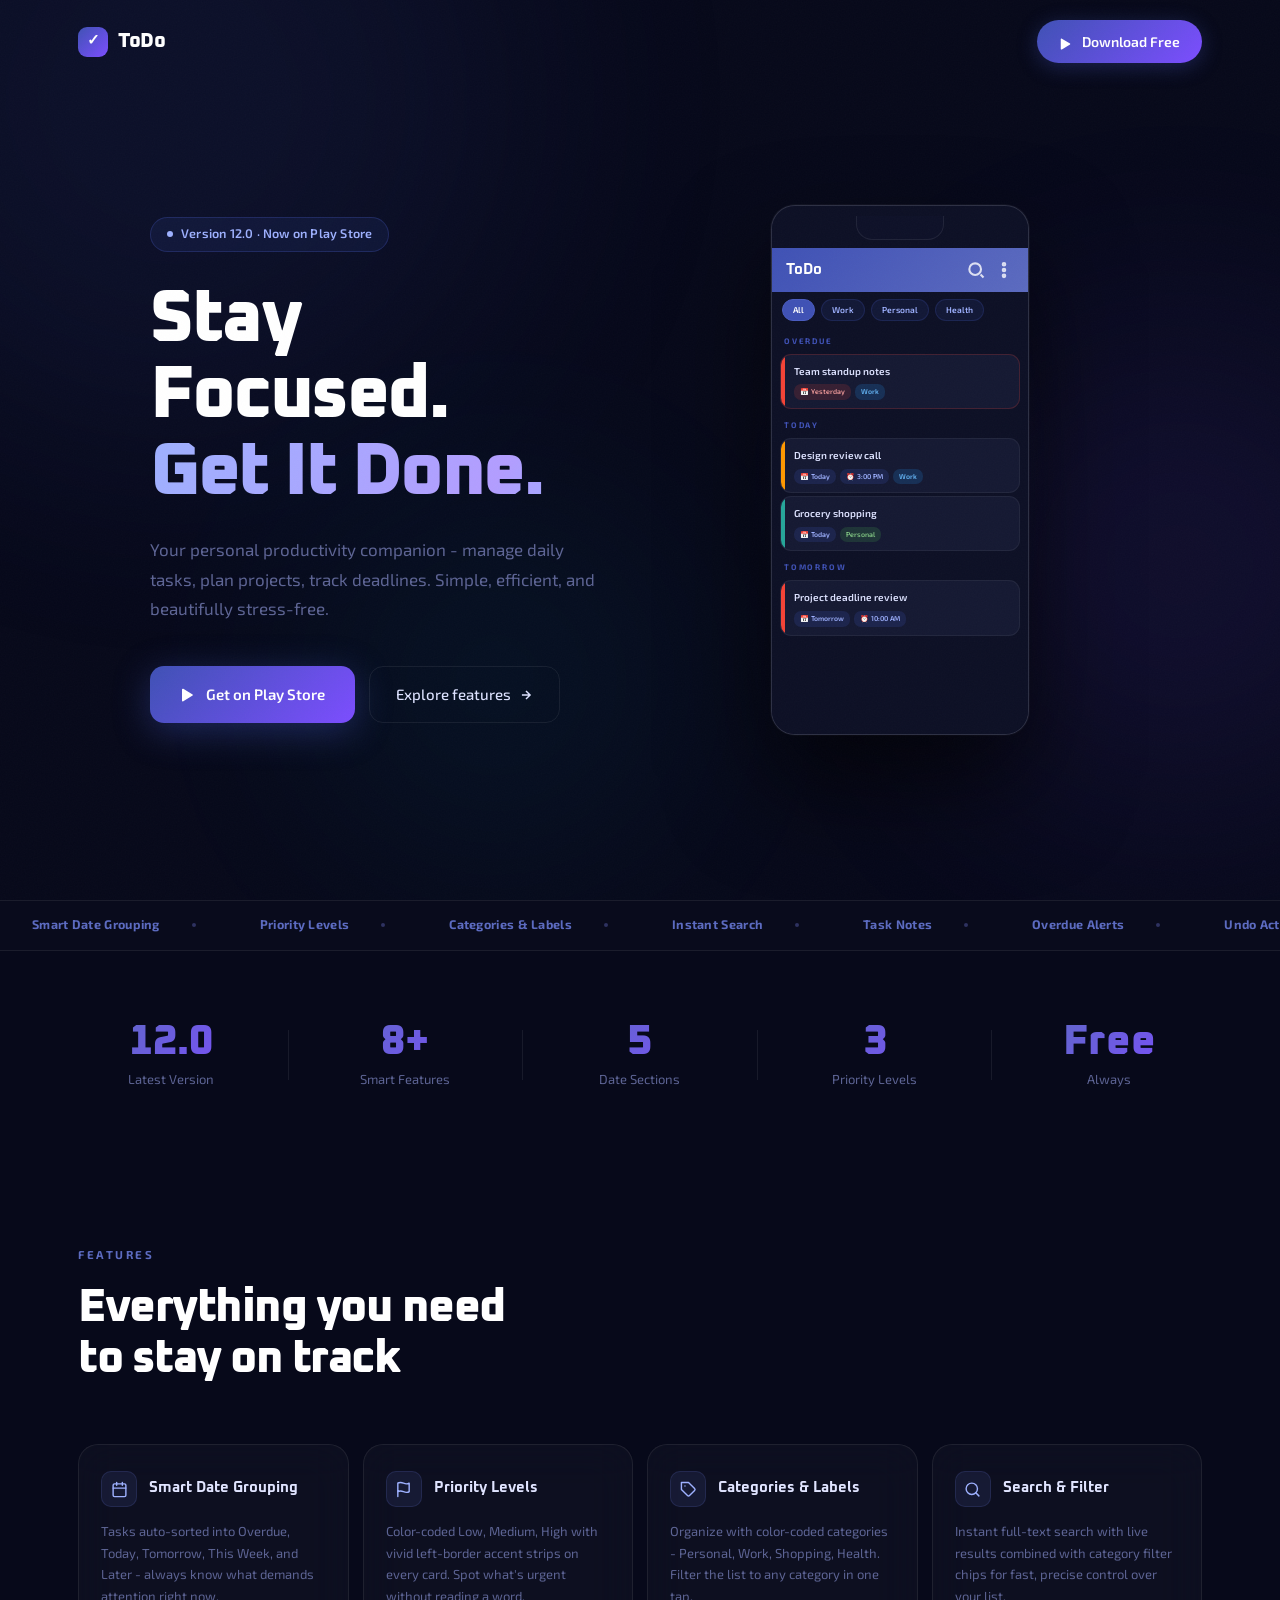
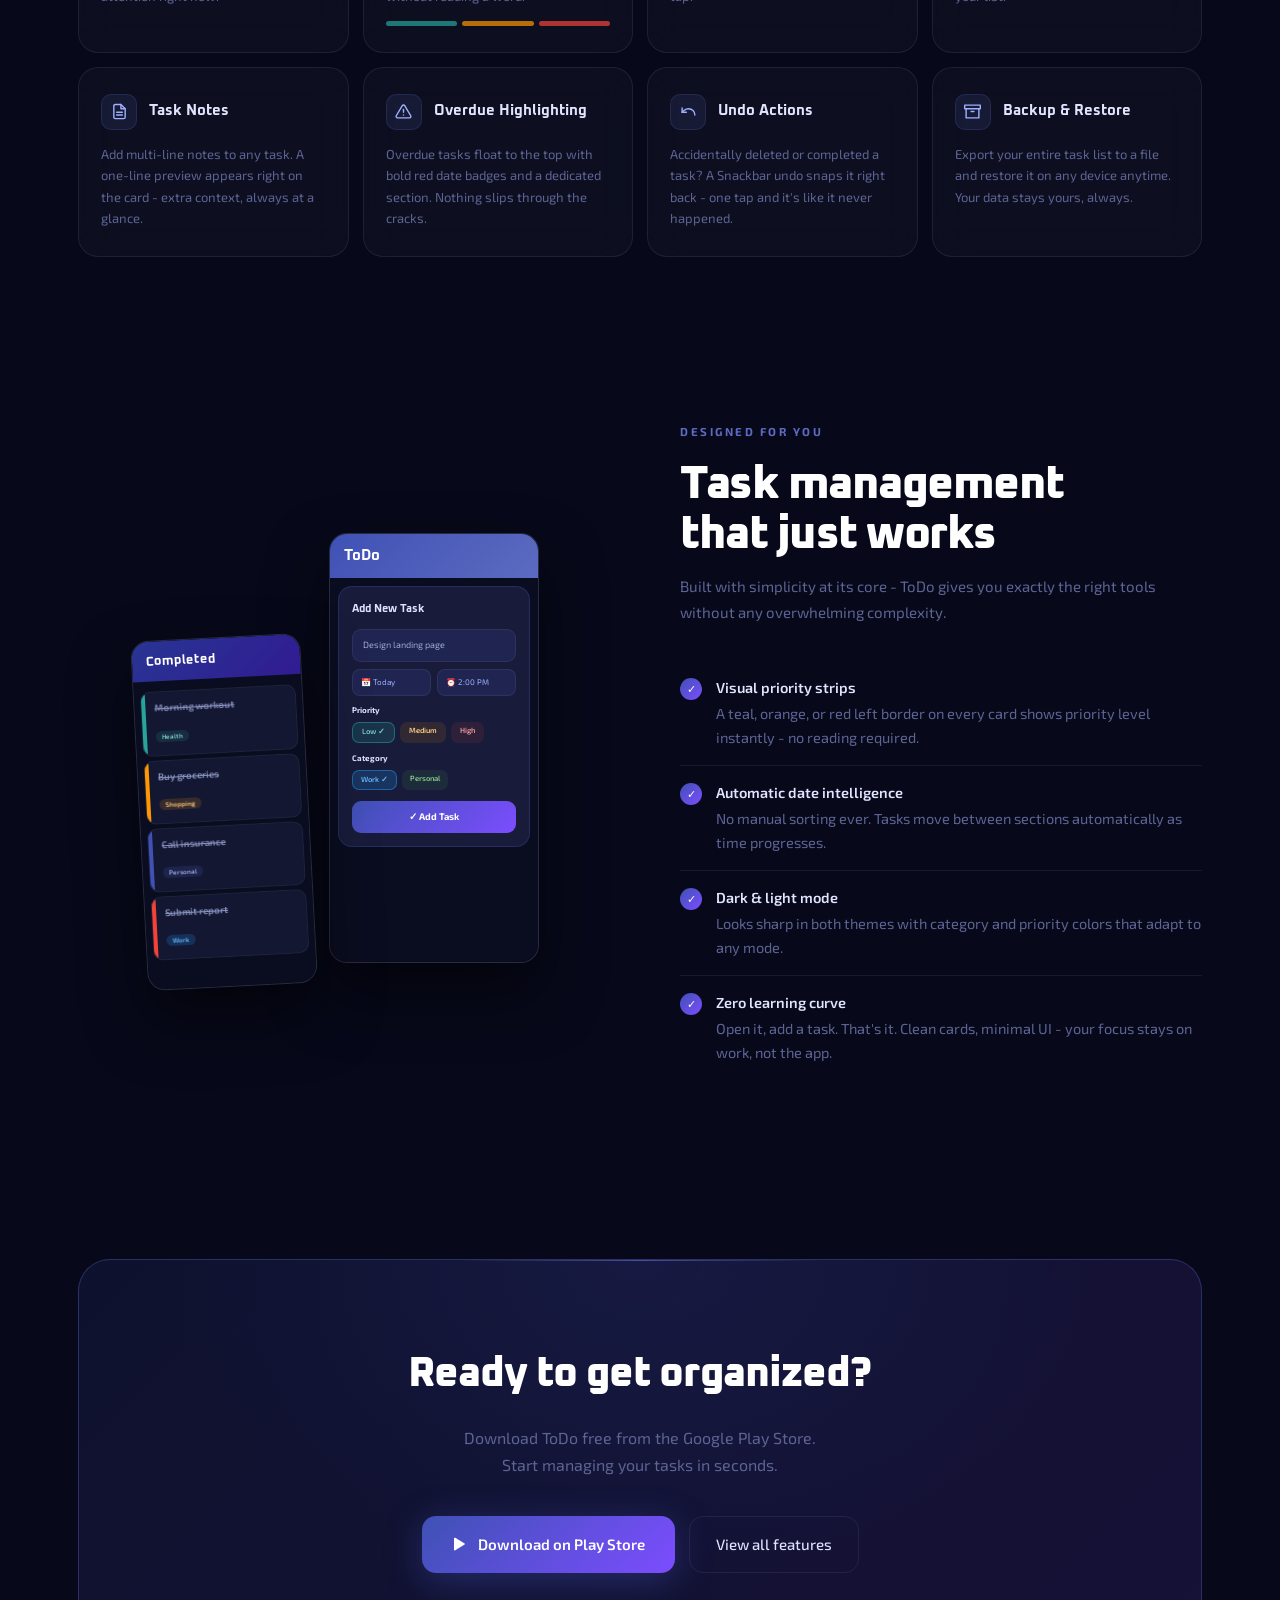
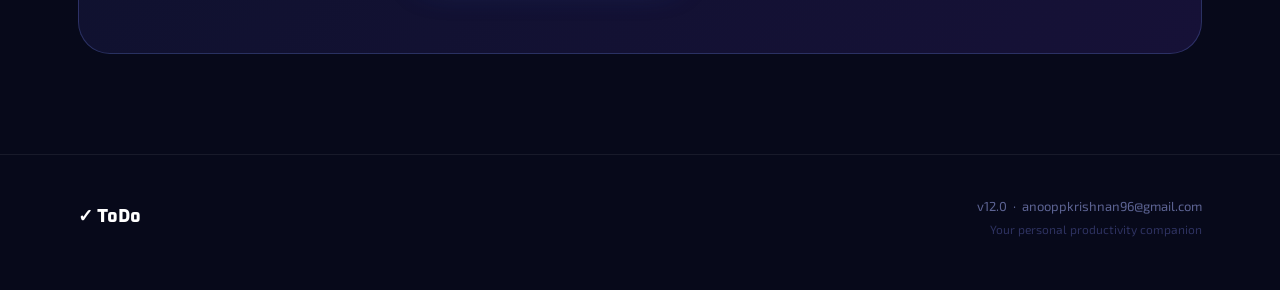
==== index.html @ 2b1d9d0f "initial commit" ====
<!DOCTYPE html>
<html lang="en">
<head>
  <meta charset="UTF-8" />
  <meta name="viewport" content="width=device-width, initial-scale=1.0" />

  <!-- ── Primary SEO ──────────────────────────────────────────────── -->
  <title>ToDo - Free Task Manager App for Android | Stay Organized</title>
  <meta name="description" content="ToDo is a free Android task manager with smart date grouping, priority levels, color-coded categories, instant search, notes, and backup. Download on Google Play." />
  <meta name="keywords" content="todo app, task manager android, productivity app, to-do list, task organizer, free todo android, reminder app, google play productivity" />
  <meta name="author" content="Anoop P Krishnan" />
  <meta name="robots" content="index, follow" />
  <meta name="theme-color" content="#3F51B5" />

  <!-- ── Canonical ────────────────────────────────────────────────── -->
  <link rel="canonical" href="https://anooppandikashala.github.io/todo.app/" />

  <!-- ── Open Graph (Facebook / LinkedIn / WhatsApp) ──────────────── -->
  <meta property="og:type"        content="website" />
  <meta property="og:site_name"   content="ToDo App" />
  <meta property="og:url"         content="https://anooppandikashala.github.io/todo.app/" />
  <meta property="og:title"       content="ToDo - Free Task Manager App for Android" />
  <meta property="og:description" content="Stay organized with ToDo - smart date grouping, priority levels, categories, search, notes & backup. Free on Google Play." />
  <meta property="og:image" content="https://anooppandikashala.github.io/todo.app/banner.webp" />

  <!-- ── Twitter Card ──────────────────────────────────────────────── -->
  <meta name="twitter:card"        content="summary_large_image" />
  <meta name="twitter:title"       content="ToDo - Free Task Manager App for Android" />
  <meta name="twitter:description" content="Smart date grouping, priority levels, categories, instant search & more. Free on Google Play." />
  <meta name="twitter:image" content="https://anooppandikashala.github.io/todo.app/banner.webp" />

  <!-- ── Favicon (inline SVG) ─────────────────────────────────────── -->
  <link rel="icon" href="data:image/svg+xml,<svg xmlns='http://www.w3.org/2000/svg' viewBox='0 0 32 32'><rect width='32' height='32' rx='8' fill='%233F51B5'/><text x='7' y='23' font-size='20' fill='white' font-family='Arial'>✓</text></svg>" />

  <!-- ── JSON-LD Structured Data ──────────────────────────────────── -->
  <script type="application/ld+json">
  {
    "@context": "https://schema.org",
    "@type": "SoftwareApplication",
    "name": "ToDo",
    "description": "Personal productivity companion - manage daily tasks, plan projects, track deadlines. Smart date grouping, priority levels, color-coded categories, instant search, notes and backup.",
    "applicationCategory": "ProductivityApplication",
    "operatingSystem": "Android",
    "softwareVersion": "12.0",
    "offers": {
      "@type": "Offer",
      "price": "0",
      "priceCurrency": "USD"
    },
    "author": {
      "@type": "Person",
      "name": "Anoop P",
      "email": "anooppkrishnan96@gmail.com"
    },
    "url": "https://play.google.com/store/apps/details?id=com.anoop.myprojects.todoapp",
    "downloadUrl": "https://play.google.com/store/apps/details?id=com.anoop.myprojects.todoapp",
    "installUrl": "https://play.google.com/store/apps/details?id=com.anoop.myprojects.todoapp",
    "featureList": [
      "Smart due-date grouping (Overdue, Today, Tomorrow, This Week, Later)",
      "Priority levels with color-coded accent strips",
      "Color-coded categories and labels",
      "Instant search and category filter",
      "Task notes with card preview",
      "Overdue task highlighting",
      "Undo delete and complete actions",
      "Backup and restore"
    ]
  }
  </script>

  <!-- ── Fonts ─────────────────────────────────────────────────────── -->
  <link rel="preconnect" href="https://fonts.googleapis.com" />
  <link rel="dns-prefetch" href="https://fonts.gstatic.com" />
  <link href="https://fonts.googleapis.com/css2?family=Oxanium:wght@600;700;800&family=Exo+2:wght@300;400;500;600&display=swap" rel="stylesheet" />
  <link rel="stylesheet" href="styles.css" />

</head>
<body>

<!-- Background blobs -->
<div class="blobs">
  <div class="blob blob-1"></div>
  <div class="blob blob-2"></div>
  <div class="blob blob-3"></div>
</div>

<!-- ── NAV ──────────────────────────────────────────────────────────── -->
<nav id="nav" role="navigation" aria-label="Main navigation">
  <div class="container">
    <div class="nav-row">
      <a href="#" class="logo">
        <div class="logo-mark">✓</div>
        ToDo
      </a>
      <a href="#download" class="btn-nav">
        <svg width="14" height="14" viewBox="0 0 24 24" fill="currentColor" style="display:inline;vertical-align:middle;margin-right:6px;"><path d="M3 20.5v-17c0-.83 1.23-1.3 1.93-.7l14 8.5c.6.36.6 1.14 0 1.5l-14 8.5c-.7.6-1.93.13-1.93-.7z"/></svg>
        Download Free
      </a>
    </div>
  </div>
</nav>

<main>

<!-- ── HERO ─────────────────────────────────────────────────────────── -->
<section class="hero" aria-label="Hero">
  <div class="container">
    <div class="hero-grid">

      <!-- Left copy -->
      <div>
        <div class="badge">
          <div class="badge-dot"></div>
          Version 12.0 · Now on Play Store
        </div>

        <h1>
          Stay<br>
          Focused.<br>
          <span class="grad">Get It Done.</span>
        </h1>

        <p class="hero-sub">
          Your personal productivity companion - manage daily tasks, plan projects, track deadlines.
          Simple, efficient, and beautifully stress-free.
        </p>

        <div class="ctas">
          <a href="#download" class="btn-main">
            <svg width="16" height="16" viewBox="0 0 24 24" fill="currentColor"><path d="M3 20.5v-17c0-.83 1.23-1.3 1.93-.7l14 8.5c.6.36.6 1.14 0 1.5l-14 8.5c-.7.6-1.93.13-1.93-.7z"/></svg>
            Get on Play Store
          </a>
          <a href="#features" class="btn-line">
            Explore features
            <svg width="14" height="14" viewBox="0 0 24 24" fill="none" stroke="currentColor" stroke-width="2.5"><path d="M5 12h14M12 5l7 7-7 7"/></svg>
          </a>
        </div>
      </div>

      <!-- Right phone -->
      <div class="phone-wrap">
        <div class="phone-halo"></div>
        <div class="phone">
          <div class="pscreen">

            <div class="pbar">
              <span class="pbar-title">ToDo</span>
              <div class="pbar-icons">
                <svg class="pi" viewBox="0 0 24 24" fill="none" stroke="currentColor" stroke-width="2.5"><circle cx="11" cy="11" r="7"/><path d="m21 21-3.5-3.5"/></svg>
                <svg class="pi" viewBox="0 0 24 24" fill="none" stroke="currentColor" stroke-width="2.5"><circle cx="12" cy="5" r="1.5"/><circle cx="12" cy="12" r="1.5"/><circle cx="12" cy="19" r="1.5"/></svg>
              </div>
            </div>

            <div class="pfilters">
              <div class="pc on">All</div>
              <div class="pc off">Work</div>
              <div class="pc off">Personal</div>
              <div class="pc off">Health</div>
            </div>

            <div class="psec">Overdue</div>
            <div class="pcard" style="border-color:rgba(244,67,54,.2);">
              <div class="pstrip" style="background:var(--high);"></div>
              <div class="pbody">
                <div class="ptitle">Team standup notes</div>
                <div class="pchips">
                  <span class="pk pk-over">📅 Yesterday</span>
                  <span class="pk pk-work">Work</span>
                </div>
              </div>
            </div>

            <div class="psec">Today</div>
            <div class="pcard">
              <div class="pstrip" style="background:var(--mid);"></div>
              <div class="pbody">
                <div class="ptitle">Design review call</div>
                <div class="pchips">
                  <span class="pk pk-date">📅 Today</span>
                  <span class="pk pk-time">⏰ 3:00 PM</span>
                  <span class="pk pk-work">Work</span>
                </div>
              </div>
            </div>

            <div class="pcard">
              <div class="pstrip" style="background:var(--low);"></div>
              <div class="pbody">
                <div class="ptitle">Grocery shopping</div>
                <div class="pchips">
                  <span class="pk pk-date">📅 Today</span>
                  <span class="pk pk-pers">Personal</span>
                </div>
              </div>
            </div>

            <div class="psec">Tomorrow</div>
            <div class="pcard">
              <div class="pstrip" style="background:var(--high);"></div>
              <div class="pbody">
                <div class="ptitle">Project deadline review</div>
                <div class="pchips">
                  <span class="pk pk-date">📅 Tomorrow</span>
                  <span class="pk pk-time">⏰ 10:00 AM</span>
                </div>
              </div>
            </div>

          </div><!-- /pscreen -->
        </div><!-- /phone -->
      </div>

    </div>
  </div>
</section>

<!-- ── TICKER ─────────────────────────────────────────────────────────── -->
<div class="ticker-outer">
  <div class="ticker-track">
    <!-- duplicated for seamless loop -->
    <div class="tick-item"><strong>Smart Date Grouping</strong><div class="tick-dot"></div></div>
    <div class="tick-item"><strong>Priority Levels</strong><div class="tick-dot"></div></div>
    <div class="tick-item"><strong>Categories &amp; Labels</strong><div class="tick-dot"></div></div>
    <div class="tick-item"><strong>Instant Search</strong><div class="tick-dot"></div></div>
    <div class="tick-item"><strong>Task Notes</strong><div class="tick-dot"></div></div>
    <div class="tick-item"><strong>Overdue Alerts</strong><div class="tick-dot"></div></div>
    <div class="tick-item"><strong>Undo Actions</strong><div class="tick-dot"></div></div>
    <div class="tick-item"><strong>Backup &amp; Restore</strong><div class="tick-dot"></div></div>
    <!-- duplicate -->
    <div class="tick-item"><strong>Smart Date Grouping</strong><div class="tick-dot"></div></div>
    <div class="tick-item"><strong>Priority Levels</strong><div class="tick-dot"></div></div>
    <div class="tick-item"><strong>Categories &amp; Labels</strong><div class="tick-dot"></div></div>
    <div class="tick-item"><strong>Instant Search</strong><div class="tick-dot"></div></div>
    <div class="tick-item"><strong>Task Notes</strong><div class="tick-dot"></div></div>
    <div class="tick-item"><strong>Overdue Alerts</strong><div class="tick-dot"></div></div>
    <div class="tick-item"><strong>Undo Actions</strong><div class="tick-dot"></div></div>
    <div class="tick-item"><strong>Backup &amp; Restore</strong><div class="tick-dot"></div></div>
  </div>
</div>

<!-- ── STATS ──────────────────────────────────────────────────────────── -->
<section class="stats">
  <div class="container">
    <div class="stats-row">
      <div class="stat-item"><div class="stat-n">12.0</div><div class="stat-l">Latest Version</div></div>
      <div class="stat-div"></div>
      <div class="stat-item"><div class="stat-n">8+</div><div class="stat-l">Smart Features</div></div>
      <div class="stat-div"></div>
      <div class="stat-item"><div class="stat-n">5</div><div class="stat-l">Date Sections</div></div>
      <div class="stat-div"></div>
      <div class="stat-item"><div class="stat-n">3</div><div class="stat-l">Priority Levels</div></div>
      <div class="stat-div"></div>
      <div class="stat-item"><div class="stat-n">Free</div><div class="stat-l">Always</div></div>
    </div>
  </div>
</section>

<!-- ── FEATURES ───────────────────────────────────────────────────────── -->
<section class="features" id="features">
  <div class="container">
    <span class="sec-eyebrow">Features</span>
    <h2 class="sec-title">Everything you need<br>to stay on track</h2>

    <div class="feat-grid">

      <div class="fcard">
        <div class="fcard-head">
          <div class="ficon">
            <svg viewBox="0 0 24 24" fill="none" stroke="currentColor" stroke-width="2" stroke-linecap="round" stroke-linejoin="round"><rect x="3" y="4" width="18" height="18" rx="2"/><path d="M16 2v4M8 2v4M3 10h18"/></svg>
          </div>
          <div class="ftitle">Smart Date Grouping</div>
        </div>
        <div class="fdesc">Tasks auto-sorted into Overdue, Today, Tomorrow, This Week, and Later - always know what demands attention right now.</div>
      </div>

      <div class="fcard">
        <div class="fcard-head">
          <div class="ficon">
            <svg viewBox="0 0 24 24" fill="none" stroke="currentColor" stroke-width="2" stroke-linecap="round" stroke-linejoin="round"><path d="M4 15s1-1 4-1 5 2 8 2 4-1 4-1V3s-1 1-4 1-5-2-8-2-4 1-4 1z"/><line x1="4" y1="22" x2="4" y2="15"/></svg>
          </div>
          <div class="ftitle">Priority Levels</div>
        </div>
        <div class="fdesc">Color-coded Low, Medium, High with vivid left-border accent strips on every card. Spot what's urgent without reading a word.</div>
        <div class="priority-row">
          <div class="fpill" style="background:var(--low);opacity:.7;"></div>
          <div class="fpill" style="background:var(--mid);opacity:.7;"></div>
          <div class="fpill" style="background:var(--high);opacity:.7;"></div>
        </div>
      </div>

      <div class="fcard">
        <div class="fcard-head">
          <div class="ficon">
            <svg viewBox="0 0 24 24" fill="none" stroke="currentColor" stroke-width="2" stroke-linecap="round" stroke-linejoin="round"><path d="M20.59 13.41l-7.17 7.17a2 2 0 01-2.83 0L2 12V2h10l8.59 8.59a2 2 0 010 2.82z"/><line x1="7" y1="7" x2="7.01" y2="7"/></svg>
          </div>
          <div class="ftitle">Categories &amp; Labels</div>
        </div>
        <div class="fdesc">Organize with color-coded categories - Personal, Work, Shopping, Health. Filter the list to any category in one tap.</div>
      </div>

      <div class="fcard">
        <div class="fcard-head">
          <div class="ficon">
            <svg viewBox="0 0 24 24" fill="none" stroke="currentColor" stroke-width="2" stroke-linecap="round" stroke-linejoin="round"><circle cx="11" cy="11" r="8"/><path d="m21 21-4.35-4.35"/></svg>
          </div>
          <div class="ftitle">Search &amp; Filter</div>
        </div>
        <div class="fdesc">Instant full-text search with live results combined with category filter chips for fast, precise control over your list.</div>
      </div>

      <div class="fcard">
        <div class="fcard-head">
          <div class="ficon">
            <svg viewBox="0 0 24 24" fill="none" stroke="currentColor" stroke-width="2" stroke-linecap="round" stroke-linejoin="round"><path d="M14 2H6a2 2 0 00-2 2v16a2 2 0 002 2h12a2 2 0 002-2V8z"/><polyline points="14 2 14 8 20 8"/><line x1="16" y1="13" x2="8" y2="13"/><line x1="16" y1="17" x2="8" y2="17"/></svg>
          </div>
          <div class="ftitle">Task Notes</div>
        </div>
        <div class="fdesc">Add multi-line notes to any task. A one-line preview appears right on the card - extra context, always at a glance.</div>
      </div>

      <div class="fcard">
        <div class="fcard-head">
          <div class="ficon">
            <svg viewBox="0 0 24 24" fill="none" stroke="currentColor" stroke-width="2" stroke-linecap="round" stroke-linejoin="round"><path d="M10.29 3.86L1.82 18a2 2 0 001.71 3h16.94a2 2 0 001.71-3L13.71 3.86a2 2 0 00-3.42 0z"/><line x1="12" y1="9" x2="12" y2="13"/><line x1="12" y1="17" x2="12.01" y2="17"/></svg>
          </div>
          <div class="ftitle">Overdue Highlighting</div>
        </div>
        <div class="fdesc">Overdue tasks float to the top with bold red date badges and a dedicated section. Nothing slips through the cracks.</div>
      </div>

      <div class="fcard">
        <div class="fcard-head">
          <div class="ficon">
            <svg viewBox="0 0 24 24" fill="none" stroke="currentColor" stroke-width="2" stroke-linecap="round" stroke-linejoin="round"><path d="M3 7v6h6"/><path d="M21 17a9 9 0 00-9-9 9 9 0 00-6 2.3L3 13"/></svg>
          </div>
          <div class="ftitle">Undo Actions</div>
        </div>
        <div class="fdesc">Accidentally deleted or completed a task? A Snackbar undo snaps it right back - one tap and it's like it never happened.</div>
      </div>

      <div class="fcard">
        <div class="fcard-head">
          <div class="ficon">
            <svg viewBox="0 0 24 24" fill="none" stroke="currentColor" stroke-width="2" stroke-linecap="round" stroke-linejoin="round"><polyline points="21 8 21 21 3 21 3 8"/><rect x="1" y="3" width="22" height="5"/><line x1="10" y1="12" x2="14" y2="12"/></svg>
          </div>
          <div class="ftitle">Backup &amp; Restore</div>
        </div>
        <div class="fdesc">Export your entire task list to a file and restore it on any device anytime. Your data stays yours, always.</div>
      </div>

    </div>
  </div>
</section>

<!-- ── SHOWCASE ────────────────────────────────────────────────────────── -->
<section class="showcase">
  <div class="container">
    <div class="show-grid">

      <!-- Two phones -->
      <div class="show-phones">
        <!-- Small: completed list -->
        <div class="sphone sphone-s">
          <div class="sph-screen">
            <div class="pbar" style="background:linear-gradient(135deg,#283593,#311B92);">
              <span class="pbar-title" style="font-size:13px;">Completed</span>
            </div>
            <div style="padding:6px;">
              <div style="margin:4px 0;background:#131732;border-radius:10px;display:flex;overflow:hidden;border:1px solid rgba(255,255,255,.05);">
                <div style="width:4px;background:var(--low);flex-shrink:0;"></div>
                <div style="padding:8px 9px;flex:1;">
                  <div style="font-size:9.5px;font-weight:600;color:#8892C0;text-decoration:line-through;margin-bottom:4px;">Morning workout</div>
                  <span style="font-size:6.5px;background:rgba(38,166,154,.15);color:#80CBC4;padding:2px 6px;border-radius:6px;font-weight:600;">Health</span>
                </div>
              </div>
              <div style="margin:4px 0;background:#131732;border-radius:10px;display:flex;overflow:hidden;border:1px solid rgba(255,255,255,.05);">
                <div style="width:4px;background:var(--mid);flex-shrink:0;"></div>
                <div style="padding:8px 9px;flex:1;">
                  <div style="font-size:9.5px;font-weight:600;color:#8892C0;text-decoration:line-through;margin-bottom:4px;">Buy groceries</div>
                  <span style="font-size:6.5px;background:rgba(255,152,0,.15);color:#FFCC80;padding:2px 6px;border-radius:6px;font-weight:600;">Shopping</span>
                </div>
              </div>
              <div style="margin:4px 0;background:#131732;border-radius:10px;display:flex;overflow:hidden;border:1px solid rgba(255,255,255,.05);">
                <div style="width:4px;background:var(--primary);flex-shrink:0;"></div>
                <div style="padding:8px 9px;flex:1;">
                  <div style="font-size:9.5px;font-weight:600;color:#8892C0;text-decoration:line-through;margin-bottom:4px;">Call insurance</div>
                  <span style="font-size:6.5px;background:rgba(63,81,181,.2);color:#9FA8DA;padding:2px 6px;border-radius:6px;font-weight:600;">Personal</span>
                </div>
              </div>
              <div style="margin:4px 0;background:#131732;border-radius:10px;display:flex;overflow:hidden;border:1px solid rgba(255,255,255,.05);">
                <div style="width:4px;background:var(--high);flex-shrink:0;"></div>
                <div style="padding:8px 9px;flex:1;">
                  <div style="font-size:9.5px;font-weight:600;color:#8892C0;text-decoration:line-through;margin-bottom:4px;">Submit report</div>
                  <span style="font-size:6.5px;background:rgba(33,150,243,.2);color:#64B5F6;padding:2px 6px;border-radius:6px;font-weight:600;">Work</span>
                </div>
              </div>
            </div>
          </div>
        </div>

        <!-- Large: add task dialog -->
        <div class="sphone sphone-m">
          <div class="sph-screen">
            <div class="pbar"><span class="pbar-title">ToDo</span></div>
            <div style="padding:8px;">
              <div style="background:#181C3A;border-radius:14px;border:1px solid rgba(63,81,181,.3);padding:13px;">
                <div style="font-family:'Oxanium',sans-serif;font-size:11px;font-weight:700;color:#DDE2FF;margin-bottom:11px;">Add New Task</div>
                <div style="background:#1F2450;border-radius:9px;padding:8px 10px;font-size:9px;color:#9AA8D6;margin-bottom:7px;border:1px solid rgba(255,255,255,.07);">Design landing page</div>
                <div style="display:flex;gap:6px;margin-bottom:8px;">
                  <div style="flex:1;background:#1F2450;border-radius:8px;padding:6px 8px;font-size:8px;color:#9EB1FF;border:1px solid rgba(255,255,255,.07);">📅 Today</div>
                  <div style="flex:1;background:#1F2450;border-radius:8px;padding:6px 8px;font-size:8px;color:#9EB1FF;border:1px solid rgba(255,255,255,.07);">⏰ 2:00 PM</div>
                </div>
                <!-- Priority chips -->
                <div style="font-size:8px;font-weight:700;color:#DDE2FF;margin-bottom:5px;">Priority</div>
                <div style="display:flex;gap:5px;margin-bottom:9px;">
                  <div style="font-size:7.5px;padding:3px 9px;border-radius:7px;background:rgba(38,166,154,.18);color:#80CBC4;font-weight:600;border:1.5px solid rgba(38,166,154,.5);">Low ✓</div>
                  <div style="font-size:7.5px;padding:3px 9px;border-radius:7px;background:rgba(255,152,0,.1);color:#FFCC80;font-weight:600;">Medium</div>
                  <div style="font-size:7.5px;padding:3px 9px;border-radius:7px;background:rgba(244,67,54,.1);color:#EF9A9A;font-weight:600;">High</div>
                </div>
                <!-- Category chips -->
                <div style="font-size:8px;font-weight:700;color:#DDE2FF;margin-bottom:5px;">Category</div>
                <div style="display:flex;gap:5px;margin-bottom:11px;">
                  <div style="font-size:7.5px;padding:3px 8px;border-radius:7px;background:rgba(33,150,243,.2);color:#64B5F6;font-weight:600;border:1.5px solid rgba(33,150,243,.5);">Work ✓</div>
                  <div style="font-size:7.5px;padding:3px 8px;border-radius:7px;background:rgba(76,175,80,.1);color:#81C784;font-weight:600;">Personal</div>
                </div>
                <div style="background:linear-gradient(135deg,#3F51B5,#7C4DFF);border-radius:9px;padding:8px;text-align:center;font-size:9.5px;color:#fff;font-weight:700;">✓  Add Task</div>
              </div>
            </div>
          </div>
        </div>
      </div>

      <!-- Right copy -->
      <div>
        <span class="sec-eyebrow">Designed for you</span>
        <h2 class="sec-title" style="margin-bottom:12px;">Task management<br>that just works</h2>
        <p style="color:var(--dim);font-size:15px;line-height:1.75;">
          Built with simplicity at its core - ToDo gives you exactly the right tools without any overwhelming complexity.
        </p>
        <ul class="chklist">
          <li>
            <div class="chk-ring">✓</div>
            <div>
              <span class="chk-bold">Visual priority strips</span>
              A teal, orange, or red left border on every card shows priority level instantly - no reading required.
            </div>
          </li>
          <li>
            <div class="chk-ring">✓</div>
            <div>
              <span class="chk-bold">Automatic date intelligence</span>
              No manual sorting ever. Tasks move between sections automatically as time progresses.
            </div>
          </li>
          <li>
            <div class="chk-ring">✓</div>
            <div>
              <span class="chk-bold">Dark &amp; light mode</span>
              Looks sharp in both themes with category and priority colors that adapt to any mode.
            </div>
          </li>
          <li>
            <div class="chk-ring">✓</div>
            <div>
              <span class="chk-bold">Zero learning curve</span>
              Open it, add a task. That's it. Clean cards, minimal UI - your focus stays on work, not the app.
            </div>
          </li>
        </ul>
      </div>

    </div>
  </div>
</section>

<!-- ── CTA ────────────────────────────────────────────────────────────── -->
<section class="cta-wrap" id="download">
  <div class="container">
    <div class="cta-box">
      <h2 class="cta-title">Ready to get organized?</h2>
      <p class="cta-sub">
        Download ToDo free from the Google Play Store.<br>
        Start managing your tasks in seconds.
      </p>
      <div class="cta-btns">
        <a href="https://play.google.com/store/apps/details?id=com.anoop.myprojects.todoapp" target="_blank" class="btn-main" >
          <svg width="16" height="16" viewBox="0 0 24 24" fill="currentColor"><path d="M3 20.5v-17c0-.83 1.23-1.3 1.93-.7l14 8.5c.6.36.6 1.14 0 1.5l-14 8.5c-.7.6-1.93.13-1.93-.7z"/></svg>
          Download on Play Store
        </a>
        <a href="#features" class="btn-line">View all features</a>
      </div>
    </div>
  </div>
</section>

</main>

<!-- ── FOOTER ─────────────────────────────────────────────────────────── -->
<footer role="contentinfo">
  <div class="container">
    <div class="foot-row">
      <div class="foot-logo">✓ ToDo</div>
      <div class="foot-info">
        v12.0 &nbsp;·&nbsp;
        <a href="mailto:anooppkrishnan96@gmail.com">anooppkrishnan96@gmail.com</a>
        <br>
        <span style="font-size:12px;color:var(--muted);">Your personal productivity companion</span>
      </div>
    </div>
  </div>
</footer>

<script>
  // Nav glass on scroll
  const nav = document.getElementById('nav');
  window.addEventListener('scroll', () => {
    nav.classList.toggle('solid', window.scrollY > 30);
  }, { passive: true });

  // Scroll-reveal for feature cards
  const io = new IntersectionObserver((entries) => {
    entries.forEach(e => { if (e.isIntersecting) e.target.classList.add('show'); });
  }, { threshold: 0.12 });
  document.querySelectorAll('.fcard').forEach(c => io.observe(c));
</script>

</body>
</html>
---- styles.css ----
*, *::before, *::after { box-sizing: border-box; margin: 0; padding: 0; }

:root {
    --bg:       #07091A;
    --bg2:      #0D1030;
    --card:     rgba(255,255,255,0.028);
    --border:   rgba(255,255,255,0.07);
    --primary:  #3F51B5;
    --plight:   #5C6BC0;
    --violet:   #7C4DFF;
    --cyan:     #00E5FF;
    --text:     #DDE2FF;
    --dim:      #5D6494;
    --muted:    #2E3260;
    --high:     #F44336;
    --mid:      #FF9800;
    --low:      #26A69A;
    --green:    #4CAF50;
    --blue:     #2196F3;
}

html { scroll-behavior: smooth; }

body {
    background: var(--bg);
    color: var(--text);
    font-family: 'Exo 2', sans-serif;
    font-weight: 400;
    overflow-x: hidden;
    line-height: 1.65;
}

/* ── Grain overlay ─────────────────────────────────────────────── */
body::after {
    content: '';
    position: fixed;
    inset: 0;
    pointer-events: none;
    z-index: 999;
    opacity: 0.025;
    background-image: url("data:image/svg+xml,<svg xmlns='http://www.w3.org/2000/svg' width='200' height='200'><filter id='n'><feTurbulence type='fractalNoise' baseFrequency='0.75' numOctaves='4' stitchTiles='stitch'/></filter><rect width='200' height='200' filter='url(%23n)'/></svg>");
}

/* ── Background blobs ──────────────────────────────────────────── */
.blobs {
    position: fixed; inset: 0;
    pointer-events: none; z-index: 0;
    overflow: hidden;
}
.blob {
    position: absolute; border-radius: 50%;
    filter: blur(130px);
}
.blob-1 {
    width: 700px; height: 700px;
    background: var(--primary); opacity: 0.1;
    top: -250px; left: -180px;
    animation: b1 22s ease-in-out infinite;
}
.blob-2 {
    width: 500px; height: 500px;
    background: var(--violet); opacity: 0.09;
    top: 35%; right: -150px;
    animation: b2 28s ease-in-out infinite;
}
.blob-3 {
    width: 350px; height: 350px;
    background: var(--cyan); opacity: 0.055;
    bottom: 5%; left: 25%;
    animation: b3 19s ease-in-out infinite;
}
@keyframes b1 { 0%,100%{transform:translate(0,0)}40%{transform:translate(70px,90px)}70%{transform:translate(-40px,50px)} }
@keyframes b2 { 0%,100%{transform:translate(0,0)}50%{transform:translate(-80px,-60px)} }
@keyframes b3 { 0%,100%{transform:translate(0,0)}33%{transform:translate(90px,-60px)}66%{transform:translate(-70px,40px)} }

/* ── Layout ────────────────────────────────────────────────────── */
.container { max-width: 1180px; margin: 0 auto; padding: 0 28px; }

/* ── Nav ───────────────────────────────────────────────────────── */
nav {
    position: fixed; top: 0; left: 0; right: 0; z-index: 200;
    padding: 20px 0;
    transition: all 0.4s;
}
nav.solid {
    background: rgba(7,9,26,0.88);
    backdrop-filter: blur(24px) saturate(1.6);
    -webkit-backdrop-filter: blur(24px) saturate(1.6);
    border-bottom: 1px solid var(--border);
    padding: 14px 0;
}
.nav-row { display: flex; align-items: center; justify-content: space-between; }
.logo {
    display: flex; align-items: center; gap: 10px;
    font-family: 'Oxanium', sans-serif; font-size: 20px; font-weight: 800;
    color: #fff; text-decoration: none; letter-spacing: -0.4px;
}
.logo-mark {
    width: 30px; height: 30px; border-radius: 9px;
    background: linear-gradient(135deg, var(--primary), var(--violet));
    display: flex; align-items: center; justify-content: center;
    font-size: 15px; color: #fff;
}
.btn-nav {
    background: linear-gradient(135deg, var(--primary), var(--violet));
    color: #fff; border: none; padding: 10px 22px; border-radius: 50px;
    font-family: 'Exo 2', sans-serif; font-size: 14px; font-weight: 600;
    cursor: pointer; text-decoration: none;
    transition: opacity .2s, transform .2s, box-shadow .2s;
    box-shadow: 0 4px 20px rgba(63,81,181,0.35);
}
.btn-nav:hover { opacity: .88; transform: translateY(-2px); box-shadow: 0 8px 28px rgba(63,81,181,0.5); }

/* ── Hero ──────────────────────────────────────────────────────── */
.hero {
    position: relative; z-index: 1;
    min-height: 100vh; padding: 140px 0 100px;
    display: flex; align-items: center;
}
.hero-grid {
    display: grid; grid-template-columns: 1fr 1fr;
    gap: 60px; align-items: center;
}

.badge {
    display: inline-flex; align-items: center; gap: 8px;
    background: rgba(63,81,181,0.12);
    border: 1px solid rgba(63,81,181,0.32);
    color: #9EB1FF; padding: 6px 16px; border-radius: 50px;
    font-size: 12.5px; font-weight: 600; letter-spacing: 0.2px;
    margin-bottom: 30px;
}
.badge-dot {
    width: 6px; height: 6px; border-radius: 50%;
    background: #9EB1FF;
    animation: blink 2.2s ease infinite;
}
@keyframes blink { 0%,100%{opacity:1;transform:scale(1)} 50%{opacity:.35;transform:scale(.7)} }

h1 {
    font-family: 'Oxanium', sans-serif;
    font-size: clamp(46px, 5.8vw, 76px);
    font-weight: 800; line-height: 1.03;
    letter-spacing: -2.5px; color: #fff;
    margin-bottom: 24px;
}
.grad {
    background: linear-gradient(120deg, #9EB1FF 0%, #B39DFF 45%, #4DDEFF 100%);
    background-size: 200%;
    -webkit-background-clip: text; -webkit-text-fill-color: transparent;
    background-clip: text;
    animation: gshift 5s ease-in-out infinite alternate;
}
@keyframes gshift { 0%{background-position:0%} 100%{background-position:100%} }

.hero-sub {
    font-size: 17px; color: var(--dim); line-height: 1.75;
    max-width: 460px; margin-bottom: 42px; font-weight: 400;
}

.ctas { display: flex; gap: 14px; flex-wrap: wrap; }

.btn-main {
    display: inline-flex; align-items: center; gap: 10px;
    background: linear-gradient(135deg, var(--primary), var(--violet));
    color: #fff; text-decoration: none;
    padding: 15px 30px; border-radius: 14px;
    font-size: 15px; font-weight: 600;
    box-shadow: 0 8px 36px rgba(63,81,181,0.42);
    transition: transform .25s, box-shadow .25s;
}
.btn-main:hover { transform: translateY(-3px); box-shadow: 0 14px 44px rgba(63,81,181,0.58); }

.btn-line {
    display: inline-flex; align-items: center; gap: 8px;
    color: var(--text); text-decoration: none;
    padding: 15px 26px; border-radius: 14px;
    font-size: 15px; font-weight: 500;
    border: 1px solid var(--border);
    transition: border-color .2s, background .2s, transform .2s;
}
.btn-line:hover { border-color: rgba(255,255,255,.22); background: rgba(255,255,255,.04); transform: translateY(-2px); }

/* ── Phone mockup ──────────────────────────────────────────────── */
.phone-wrap { display: flex; justify-content: center; position: relative; }
.phone-halo {
    position: absolute; width: 310px; height: 540px;
    background: radial-gradient(ellipse, rgba(63,81,181,.22) 0%, transparent 70%);
    top: 50%; left: 50%; transform: translate(-50%,-50%);
    pointer-events: none;
}
.phone {
    width: 258px; height: 530px;
    background: #0E1128;
    border-radius: 24px;
    border: 1.5px solid rgba(255,255,255,.13);
    overflow: hidden; position: relative;
    box-shadow:
    0 50px 100px rgba(0,0,0,.65),
    0 0 0 1px rgba(255,255,255,.04),
    inset 0 1px 0 rgba(255,255,255,.09);
    animation: pfloat 5.5s ease-in-out infinite;
}
@keyframes pfloat { 0%,100%{transform:translateY(0)} 50%{transform:translateY(-13px)} }

.phone::before {
    content: '';
    position: absolute; top: 10px; left: 50%; transform: translateX(-50%);
    width: 88px; height: 24px; background: #0E1128;
    border-radius: 0 0 16px 16px; z-index: 10;
    border: 1.5px solid rgba(255,255,255,.08); border-top: none;
}
.pscreen { height: 100%; overflow: hidden; padding-top: 42px; background: #0D1025; }

.pbar {
    display: flex; align-items: center; justify-content: space-between;
    padding: 10px 14px 9px;
    background: linear-gradient(135deg, #3F51B5, #5C6BC0);
}
.pbar-title { font-family: 'Oxanium',sans-serif; font-size: 15px; font-weight: 700; color: #fff; }
.pbar-icons { display: flex; gap: 8px; }
.pi { width: 20px; height: 20px; color: rgba(255,255,255,.8); }

.pfilters { display: flex; gap: 6px; padding: 7px 10px; background: #0D1025; overflow: hidden; }
.pc {
    font-size: 8.5px; padding: 3px 10px; border-radius: 20px;
    font-weight: 600; white-space: nowrap;
}
.pc.on  { background: #3F51B5; color: #fff; border: 1px solid #4a5cc0; }
.pc.off { background: rgba(63,81,181,.12); color: #9EB1FF; border: 1px solid rgba(63,81,181,.22); }

.psec {
    font-size: 8px; font-weight: 700; letter-spacing: 1.8px;
    text-transform: uppercase; color: #3F51B5;
    padding: 7px 12px 3px;
}

.pcard {
    margin: 3px 8px;
    background: #151932;
    border-radius: 11px;
    border: 1px solid rgba(255,255,255,.055);
    display: flex; overflow: hidden;
}
.pstrip { width: 4px; flex-shrink: 0; }
.pbody  { flex: 1; padding: 8px 9px; }
.ptitle { font-size: 10px; font-weight: 600; color: #DDE2FF; margin-bottom: 5px; }
.pchips { display: flex; gap: 4px; flex-wrap: wrap; }
.pk {
    font-size: 7px; padding: 2px 6px; border-radius: 7px; font-weight: 600;
}
.pk-date { background: rgba(63,81,181,.2);  color: #9EB1FF; }
.pk-time { background: rgba(63,81,181,.2);  color: #9EB1FF; }
.pk-work { background: rgba(33,150,243,.18); color: #64B5F6; }
.pk-pers { background: rgba(76,175,80,.18);  color: #81C784; }
.pk-over { background: rgba(244,67,54,.15);  color: #EF9A9A; }

/* ── Ticker ────────────────────────────────────────────────────── */
.ticker-outer {
    position: relative; z-index: 1;
    border-top: 1px solid var(--border);
    border-bottom: 1px solid var(--border);
    background: rgba(255,255,255,.012);
    overflow: hidden; padding: 14px 0;
}
.ticker-track {
    display: flex; gap: 0;
    animation: tick 30s linear infinite;
    width: max-content;
}
@keyframes tick { 0%{transform:translateX(0)} 100%{transform:translateX(-50%)} }
.tick-item {
    display: flex; align-items: center; gap: 32px;
    padding: 0 32px; white-space: nowrap;
    font-size: 12.5px; font-weight: 600; letter-spacing: 0.3px;
    color: var(--dim);
}
.tick-item strong { color: var(--plight); }
.tick-dot { width: 4px; height: 4px; border-radius: 50%; background: var(--muted); flex-shrink: 0; }

/* ── Stats ─────────────────────────────────────────────────────── */
.stats { position: relative; z-index: 1; padding: 70px 0; }
.stats-row { display: flex; justify-content: space-between; align-items: center; gap: 24px; flex-wrap: wrap; }
.stat-item { text-align: center; flex: 1; min-width: 120px; }
.stat-n {
    font-family: 'Oxanium', sans-serif; font-size: 42px; font-weight: 800;
    background: linear-gradient(135deg, var(--plight), var(--violet));
    -webkit-background-clip: text; -webkit-text-fill-color: transparent; background-clip: text;
    line-height: 1;
}
.stat-l { font-size: 13px; color: var(--dim); margin-top: 6px; font-weight: 400; }
.stat-div { width: 1px; height: 50px; background: var(--border); flex-shrink: 0; }

/* ── Features ──────────────────────────────────────────────────── */
.features { position: relative; z-index: 1; padding: 80px 0 100px; }

.sec-eyebrow {
    display: inline-block; font-size: 11.5px; font-weight: 700;
    letter-spacing: 2.5px; text-transform: uppercase;
    color: var(--plight); margin-bottom: 18px;
}
.sec-title {
    font-family: 'Oxanium', sans-serif;
    font-size: clamp(30px, 3.8vw, 46px);
    font-weight: 800; line-height: 1.1; letter-spacing: -1.5px;
    color: #fff; margin-bottom: 60px; max-width: 520px;
}

.feat-grid {
    display: grid;
    grid-template-columns: repeat(4, 1fr);
    gap: 14px;
}
.fcard {
    background: var(--card);
    border: 1px solid var(--border);
    border-radius: 20px; padding: 26px 22px;
    backdrop-filter: blur(20px);
    opacity: 0; transform: translateY(28px);
    transition: opacity .55s ease, transform .55s ease, border-color .3s, background .3s;
}
.fcard.show { opacity: 1; transform: translateY(0); }
.fcard:hover {
    border-color: rgba(92,107,192,.45);
    background: rgba(63,81,181,.07);
    transform: translateY(-5px) !important;
}
.fcard:nth-child(2) { transition-delay: .07s; }
.fcard:nth-child(3) { transition-delay: .14s; }
.fcard:nth-child(4) { transition-delay: .21s; }
.fcard:nth-child(5) { transition-delay: .07s; }
.fcard:nth-child(6) { transition-delay: .14s; }
.fcard:nth-child(7) { transition-delay: .21s; }
.fcard:nth-child(8) { transition-delay: .28s; }

.fcard-head {
    display: flex; align-items: center; gap: 12px; margin-bottom: 14px;
}
.ficon {
    width: 36px; height: 36px; border-radius: 10px; flex-shrink: 0;
    background: rgba(92,107,192,0.12);
    border: 1px solid rgba(92,107,192,0.2);
    display: flex; align-items: center; justify-content: center;
    color: #9EB1FF;
}
.ficon svg { width: 17px; height: 17px; }
.ftitle {
    font-family: 'Oxanium', sans-serif;
    font-size: 14.5px; font-weight: 700; color: #E0E4FF;
}
.fdesc { font-size: 13px; color: var(--dim); line-height: 1.65; }

/* priority pill accents on feature cards */
.fcard .priority-row { display: flex; gap: 5px; margin-top: 14px; }
.fpill {
    height: 5px; flex: 1; border-radius: 4px;
}

/* ── Showcase ──────────────────────────────────────────────────── */
.showcase { position: relative; z-index: 1; padding: 60px 0 100px; }
.show-grid { display: grid; grid-template-columns: 1fr 1fr; gap: 80px; align-items: center; }

.show-phones { display: flex; justify-content: center; align-items: flex-end; gap: 20px; }
.sphone {
    background: #0E1128;
    border-radius: 18px;
    border: 1.5px solid rgba(255,255,255,.11);
    overflow: hidden;
    box-shadow: 0 30px 60px rgba(0,0,0,.55);
}
.sphone-s { width: 170px; height: 350px; transform: translateY(24px) rotate(-3deg); animation: pfloat 7s ease-in-out infinite; }
.sphone-m { width: 210px; height: 430px; animation: pfloat 5.5s ease-in-out infinite .6s; }

.sph-screen { height: 100%; padding-top: 0; background: #0A0D1F; }

.chklist {
    list-style: none; margin-top: 36px;
}
.chklist li {
    display: flex; align-items: flex-start; gap: 14px;
    padding: 15px 0; border-bottom: 1px solid var(--border);
    font-size: 14.5px; color: var(--dim);
}
.chklist li:last-child { border-bottom: none; }
.chk-ring {
    width: 22px; height: 22px; border-radius: 50%; flex-shrink: 0;
    background: linear-gradient(135deg, var(--primary), var(--violet));
    display: flex; align-items: center; justify-content: center;
    font-size: 11px; color: #fff; margin-top: 2px;
}
.chk-bold { font-weight: 600; color: #E0E4FF; display: block; margin-bottom: 2px; }

/* ── CTA ───────────────────────────────────────────────────────── */
.cta-wrap { position: relative; z-index: 1; padding: 80px 0 100px; }
.cta-box {
    position: relative; overflow: hidden;
    background: linear-gradient(135deg, rgba(63,81,181,.13), rgba(124,77,255,.13));
    border: 1px solid rgba(92,107,192,.35);
    border-radius: 32px; padding: 80px 60px;
    text-align: center;
}
.cta-box::before {
    content: '';
    position: absolute; top: 0; left: 50%; transform: translateX(-50%);
    width: 360px; height: 1px;
    background: linear-gradient(90deg, transparent, rgba(92,107,192,.7), transparent);
}
.cta-box::after {
    content: '';
    position: absolute; inset: 0; pointer-events: none;
    background: radial-gradient(ellipse at 50% 0%, rgba(63,81,181,.12) 0%, transparent 60%);
}
.cta-title {
    position: relative; z-index: 1;
    font-family: 'Oxanium', sans-serif;
    font-size: clamp(26px, 3.5vw, 42px); font-weight: 800;
    color: #fff; letter-spacing: -1px; margin-bottom: 14px;
}
.cta-sub {
    position: relative; z-index: 1;
    color: var(--dim); font-size: 16px; margin-bottom: 38px; line-height: 1.7;
}
.cta-btns { position: relative; z-index: 1; display: flex; justify-content: center; gap: 14px; flex-wrap: wrap; }

/* ── Footer ────────────────────────────────────────────────────── */
footer {
    position: relative; z-index: 1;
    border-top: 1px solid var(--border);
    padding: 40px 0 48px;
}
.foot-row { display: flex; align-items: center; justify-content: space-between; flex-wrap: wrap; gap: 16px; }
.foot-logo { font-family: 'Oxanium',sans-serif; font-size: 18px; font-weight: 800; color: #fff; }
.foot-info { font-size: 13px; color: var(--dim); text-align: right; line-height: 1.8; }
.foot-info a { color: var(--dim); text-decoration: none; transition: color .2s; }
.foot-info a:hover { color: var(--text); }

/* ── Responsive ────────────────────────────────────────────────── */
@media(max-width:1024px) {
    .feat-grid { grid-template-columns: repeat(2,1fr); }
}
@media(max-width:768px) {
    .hero-grid  { grid-template-columns: 1fr; }
    .phone-wrap { order: -1; }
    .phone      { width: 220px; height: 455px; }
    .feat-grid  { grid-template-columns: repeat(2,1fr); }
    .show-grid  { grid-template-columns: 1fr; }
    .stats-row  { justify-content: center; gap: 0; }
    .stat-div   { display: none; }
    .stat-item  { min-width: 160px; }
    .cta-box    { padding: 50px 28px; }
    .foot-row   { flex-direction: column; text-align: center; }
    .foot-info  { text-align: center; }
}
@media(max-width:520px) {
    .feat-grid  { grid-template-columns: 1fr; }
    .ctas, .cta-btns { flex-direction: column; }
    .btn-main, .btn-line { width: 100%; justify-content: center; }
}
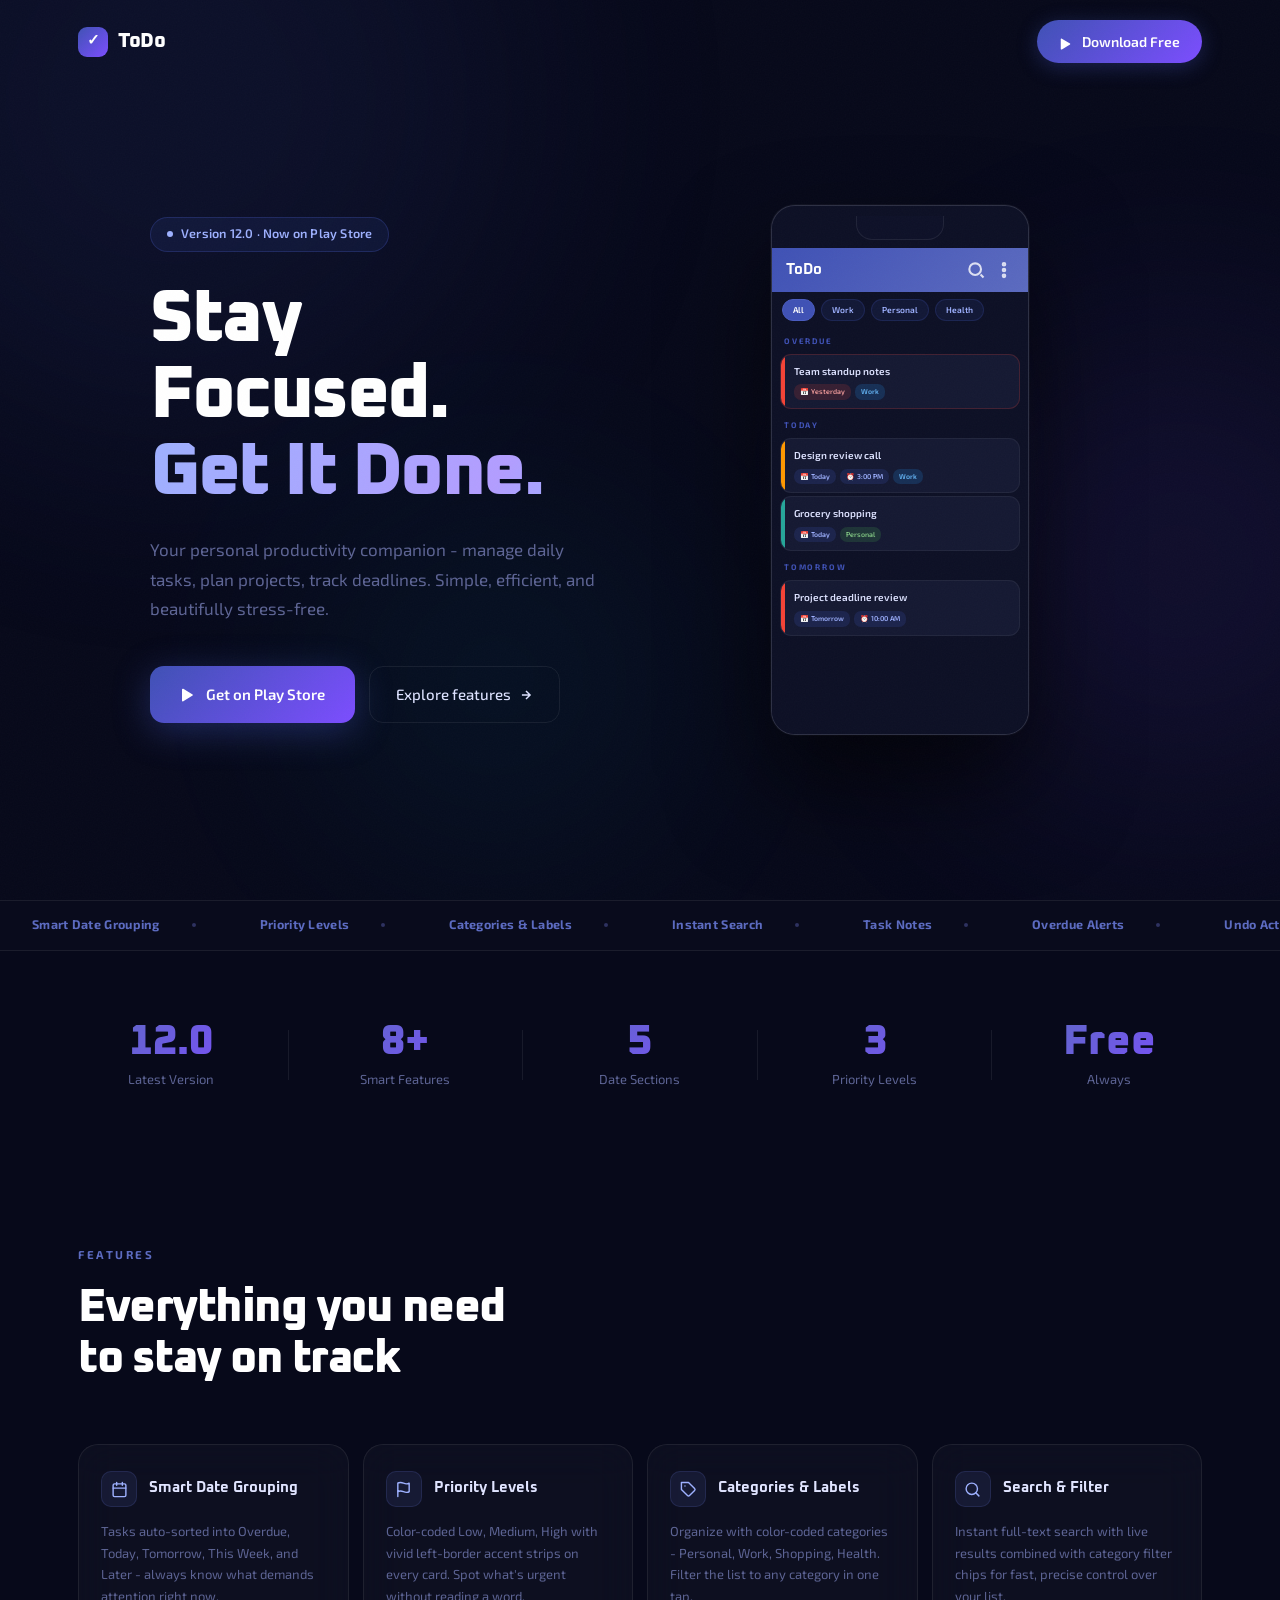
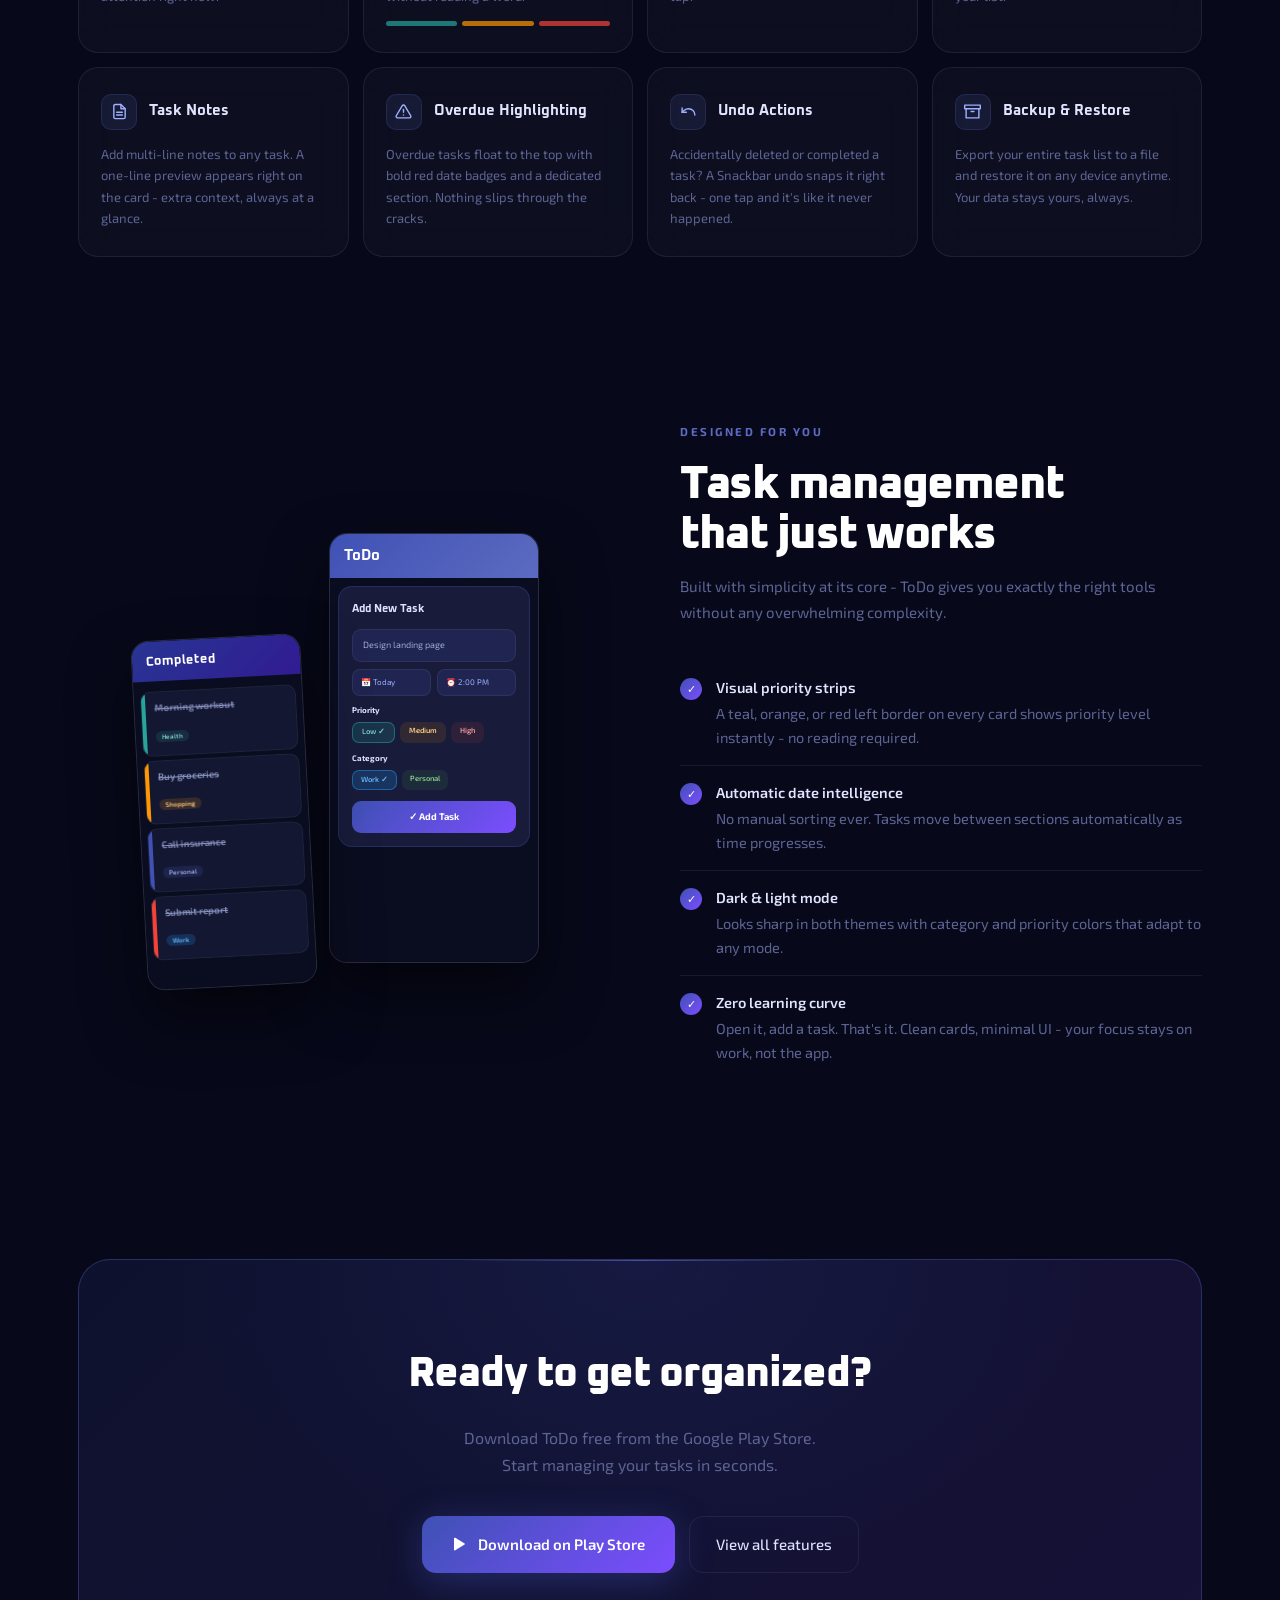
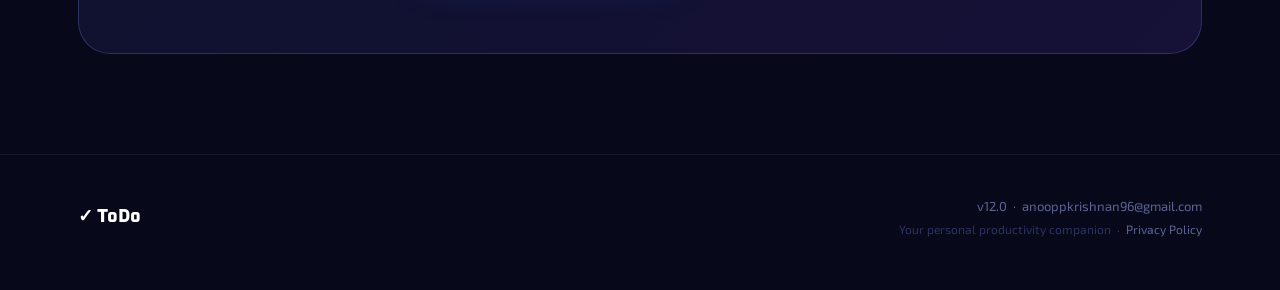
==== commit 30fd79b8: "ADDED Privacy policy and 404 page" ====
--- a/index.html
+++ b/index.html
@@ -8,7 +8,7 @@
   <title>ToDo - Free Task Manager App for Android | Stay Organized</title>
   <meta name="description" content="ToDo is a free Android task manager with smart date grouping, priority levels, color-coded categories, instant search, notes, and backup. Download on Google Play." />
   <meta name="keywords" content="todo app, task manager android, productivity app, to-do list, task organizer, free todo android, reminder app, google play productivity" />
-  <meta name="author" content="Anoop P Krishnan" />
+  <meta name="author" content="Anoop P" />
   <meta name="robots" content="index, follow" />
   <meta name="theme-color" content="#3F51B5" />
 
@@ -504,7 +504,7 @@
         v12.0 &nbsp;·&nbsp;
         <a href="mailto:anooppkrishnan96@gmail.com">anooppkrishnan96@gmail.com</a>
         <br>
-        <span style="font-size:12px;color:var(--muted);">Your personal productivity companion</span>
+        <span style="font-size:12px;color:var(--muted);">Your personal productivity companion &nbsp;·&nbsp; <a href="privacy.html" style="color:var(--dim);text-decoration:none;">Privacy Policy</a></span>
       </div>
     </div>
   </div>
